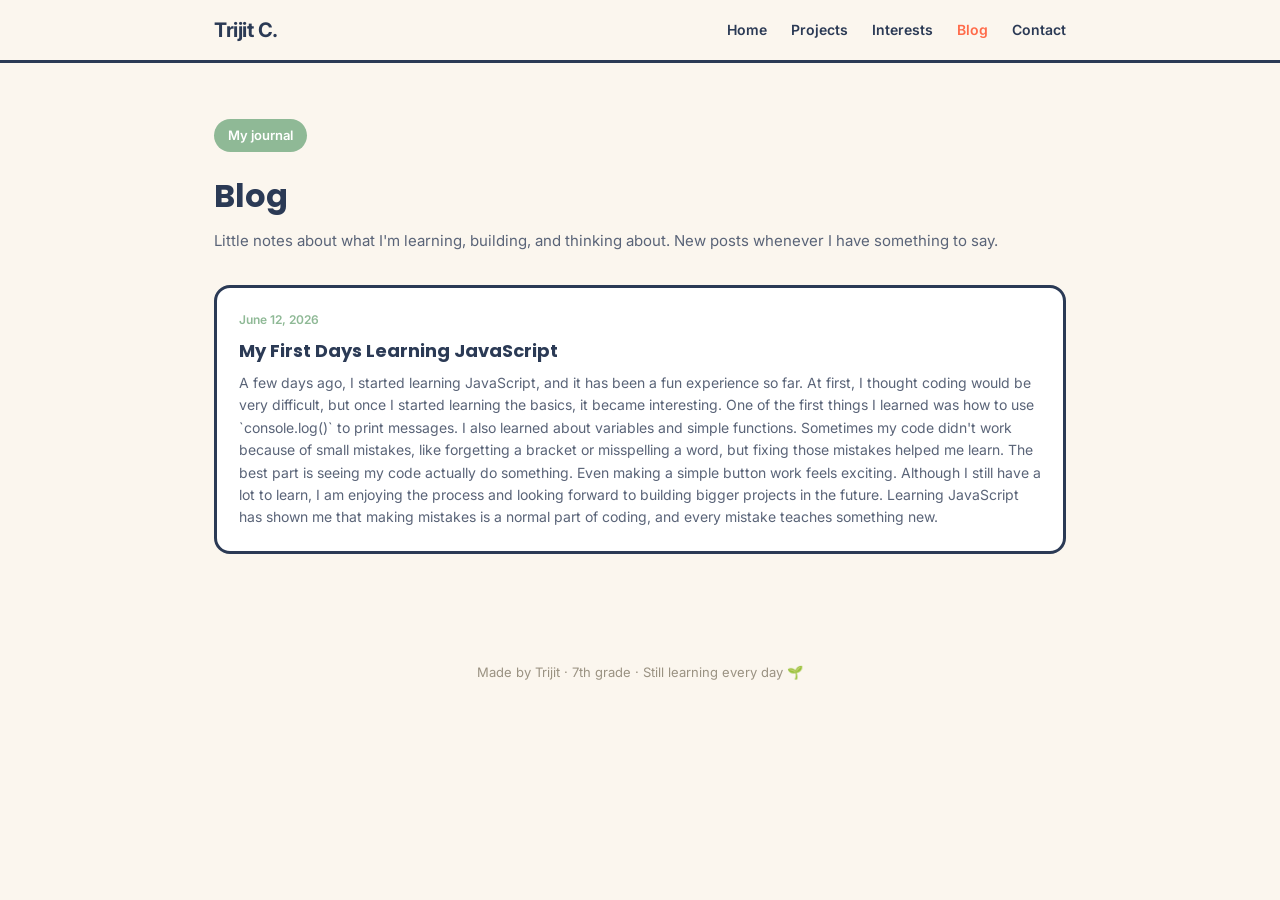
==== blog.html @ 59e51087 "Add files via upload" ====
<!DOCTYPE html>
<html lang="en">
<head>
  <meta charset="UTF-8">
  <meta name="viewport" content="width=device-width, initial-scale=1.0">
  <title>Blog - Trijit Chakraborty</title>
  <link href="https://fonts.googleapis.com/css2?family=Poppins:wght@500;600;700&family=Inter:wght@400;500;600&display=swap" rel="stylesheet">
  <link rel="stylesheet" href="style.css">
  <style>
    .post-card {
      background: #fff; border: 3px solid #2B3A55; border-radius: 16px;
      padding: 22px; margin-bottom: 20px; text-decoration: none; color: #2B3A55;
      display: block; transition: transform 0.15s ease;
    }
    .post-card:hover { transform: translateY(-2px); }
    .post-card .date {
      font-size: 12px; font-weight: 600; color: #8FB996; margin-bottom: 8px;
    }
    .post-card h3 { font-size: 18px; margin-bottom: 6px; }
    .post-card p { font-size: 14px; color: #5A6478; }
  </style>
</head>
<body>

<nav>
  <div class="wrap">
    <a href="index.html" class="logo">Trijit C.</a>
    <div class="nav-links">
      <a href="index.html">Home</a>
      <a href="projects.html">Projects</a>
      <a href="interests.html">Interests</a>
      <a href="blog.html" class="active">Blog</a>
      <a href="contact.html">Contact</a>
    </div>
  </div>
</nav>

<section style="padding-top: 56px;">
  <div class="wrap">
    <div class="section-head">
      <span class="eyebrow">My journal</span>
      <h2>Blog</h2>
      <p>Little notes about what I'm learning, building, and thinking about. New posts whenever I have something to say.</p>
    </div>

    <a href="#" class="post-card">
      <div class="date">June 12, 2026</div>
      <h3> My First Days Learning JavaScript
</h3>
      <p>
A few days ago, I started learning JavaScript, and it has been a fun experience so far. At first, I thought coding would be very difficult, but once I started learning the basics, it became interesting.
One of the first things I learned was how to use `console.log()` to print messages. I also learned about variables and simple functions. Sometimes my code didn't work because of small mistakes, like forgetting a bracket or misspelling a word, but fixing those mistakes helped me learn.
The best part is seeing my code actually do something. Even making a simple button work feels exciting. Although I still have a lot to learn, I am enjoying the process and looking forward to building bigger projects in the future.
Learning JavaScript has shown me that making mistakes is a normal part of coding, and every mistake teaches something new.
</p>
    </a>

  </div>
</section>

<footer>
  Made by Trijit · 7th grade · Still learning every day 🌱
</footer>

</body>
</html>
---- style.css ----
* { margin: 0; padding: 0; box-sizing: border-box; }
body {
  font-family: 'Inter', sans-serif;
  background: #FBF6EE;
  color: #2B3A55;
  line-height: 1.6;
}
h1, h2, h3, .display { font-family: 'Poppins', sans-serif; }

.wrap { max-width: 900px; margin: 0 auto; padding: 0 24px; }
section { padding: 56px 0; }

/* nav */
nav { position: sticky; top: 0; z-index: 50; background: #FBF6EE; border-bottom: 3px solid #2B3A55; }
nav .wrap { display: flex; align-items: center; justify-content: space-between; padding: 14px 24px; }
.logo { font-weight: 700; font-size: 20px; letter-spacing: -0.5px; text-decoration: none; color: #2B3A55; }
.nav-links { display: flex; gap: 24px; font-weight: 600; font-size: 14px; }
.nav-links a { color: #2B3A55; text-decoration: none; }
.nav-links a:hover, .nav-links a.active { color: #FF6B4A; }

/* hero */
.hero { padding: 64px 0 48px; }
.hero-grid { display: grid; grid-template-columns: 1.2fr 1fr; gap: 40px; align-items: center; }
.eyebrow {
  display: inline-block; background: #FFD166; color: #2B3A55;
  font-weight: 600; font-size: 13px; padding: 6px 14px; border-radius: 999px; margin-bottom: 18px;
}
.hero h1 { font-size: 44px; font-weight: 700; line-height: 1.15; letter-spacing: -1px; }
.hero h1 span { color: #FF6B4A; }
.hero p.lead { font-size: 17px; color: #5A6478; margin-top: 16px; max-width: 480px; }
.btn-row { display: flex; gap: 12px; margin-top: 28px; flex-wrap: wrap; }
.btn {
  font-family: 'Poppins', sans-serif; font-weight: 600; font-size: 14px;
  padding: 12px 22px; border-radius: 10px; text-decoration: none; display: inline-block;
  border: 3px solid #2B3A55; transition: transform 0.15s ease;
}
.btn:hover { transform: translateY(-2px); }
.btn-primary { background: #2B3A55; color: #FBF6EE; }
.btn-secondary { background: transparent; color: #2B3A55; }

/* avatar card */
.avatar-card {
  background: #fff; border: 3px solid #2B3A55; border-radius: 18px; padding: 28px;
  text-align: center; box-shadow: 6px 6px 0 #FFD166;
}
.avatar-circle {
  width: 140px; height: 140px; margin: 0 auto 16px; border-radius: 50%;
  background: #8FB996; border: 3px solid #2B3A55;
  display: flex; align-items: center; justify-content: center;
  font-size: 56px; font-weight: 700; color: #fff; font-family: 'Poppins', sans-serif;
}
.avatar-card h3 { font-size: 20px; }
.avatar-card p { font-size: 13px; color: #5A6478; margin-top: 4px; }

/* stickers */
.sticker-row { display: flex; gap: 12px; flex-wrap: wrap; justify-content: center; margin-top: 18px; }
.sticker { font-size: 12px; font-weight: 600; padding: 6px 12px; border-radius: 999px; border: 2px solid #2B3A55; }
.sticker.coral { background: #FF6B4A; color: #fff; }
.sticker.sage { background: #8FB996; color: #fff; }
.sticker.yellow { background: #FFD166; color: #2B3A55; }

/* about */
.about-grid { display: grid; grid-template-columns: 1fr 1fr; gap: 32px; align-items: start; }
.about-grid h2 { font-size: 32px; margin-bottom: 12px; }
.fact-list { list-style: none; margin-top: 18px; }
.fact-list li {
  display: flex; gap: 12px; align-items: flex-start;
  padding: 10px 0; border-bottom: 1px dashed #D8CDBB; font-size: 15px;
}
.fact-list li .icon-box {
  flex-shrink: 0; width: 32px; height: 32px; border-radius: 8px;
  background: #FFD166; display: flex; align-items: center; justify-content: center; font-size: 16px;
}

/* section heading */
.section-head { margin-bottom: 32px; }
.section-head .eyebrow { background: #8FB996; color: #fff; }
.section-head h2 { font-size: 32px; }
.section-head p { color: #5A6478; margin-top: 8px; font-size: 15px; }

/* projects */
.project-grid { display: grid; grid-template-columns: repeat(auto-fit, minmax(240px, 1fr)); gap: 20px; }
.project-card { background: #fff; border: 3px solid #2B3A55; border-radius: 16px; padding: 22px; }
.project-card .tag { display: inline-block; font-size: 11px; font-weight: 600; padding: 4px 10px; border-radius: 999px; margin-bottom: 12px; }
.tag.school { background: #E6F1FB; color: #185FA5; }
.tag.club { background: #FAEEDA; color: #854F0B; }
.tag.hobby { background: #FBEAF0; color: #993556; }
.project-card h3 { font-size: 18px; margin-bottom: 6px; }
.project-card p { font-size: 14px; color: #5A6478; }
.project-card .status { margin-top: 14px; font-size: 12px; font-weight: 600; color: #8FB996; }

/* timeline */
.timeline { margin-top: 12px; }
.timeline-item { display: grid; grid-template-columns: 90px 1fr; gap: 16px; padding: 16px 0; border-bottom: 1px dashed #D8CDBB; }
.timeline-item:last-child { border-bottom: none; }
.timeline-item .year { font-weight: 700; font-family: 'Poppins', sans-serif; }
.timeline-item h4 { font-size: 16px; }
.timeline-item p { font-size: 14px; color: #5A6478; margin-top: 4px; }

/* interests */
.interest-grid { display: grid; grid-template-columns: repeat(auto-fit, minmax(150px, 1fr)); gap: 16px; }
.interest-card { background: #fff; border: 3px solid #2B3A55; border-radius: 14px; padding: 20px; text-align: center; }
.interest-card .emoji { font-size: 36px; margin-bottom: 8px; }
.interest-card h3 { font-size: 15px; margin-bottom: 4px; }
.interest-card p { font-size: 12px; color: #5A6478; }

/* contact */
.contact-card { background: #2B3A55; color: #FBF6EE; border-radius: 18px; padding: 40px; text-align: center; }
.contact-card h2 { font-size: 30px; color: #fff; }
.contact-card p { color: #C9CFDD; margin-top: 8px; }
.contact-list { display: flex; gap: 14px; flex-wrap: wrap; justify-content: center; margin-top: 24px; }
.contact-list a {
  background: #FBF6EE; color: #2B3A55; text-decoration: none;
  font-weight: 600; font-size: 13px; padding: 10px 18px; border-radius: 999px;
}
.contact-list a:hover { background: #FFD166; }

/* footer */
footer { text-align: center; padding: 32px 0; font-size: 13px; color: #9A9282; }

@media (max-width: 720px) {
  .hero-grid, .about-grid { grid-template-columns: 1fr; }
  .hero h1 { font-size: 32px; }
  .nav-links { display: none; }
}
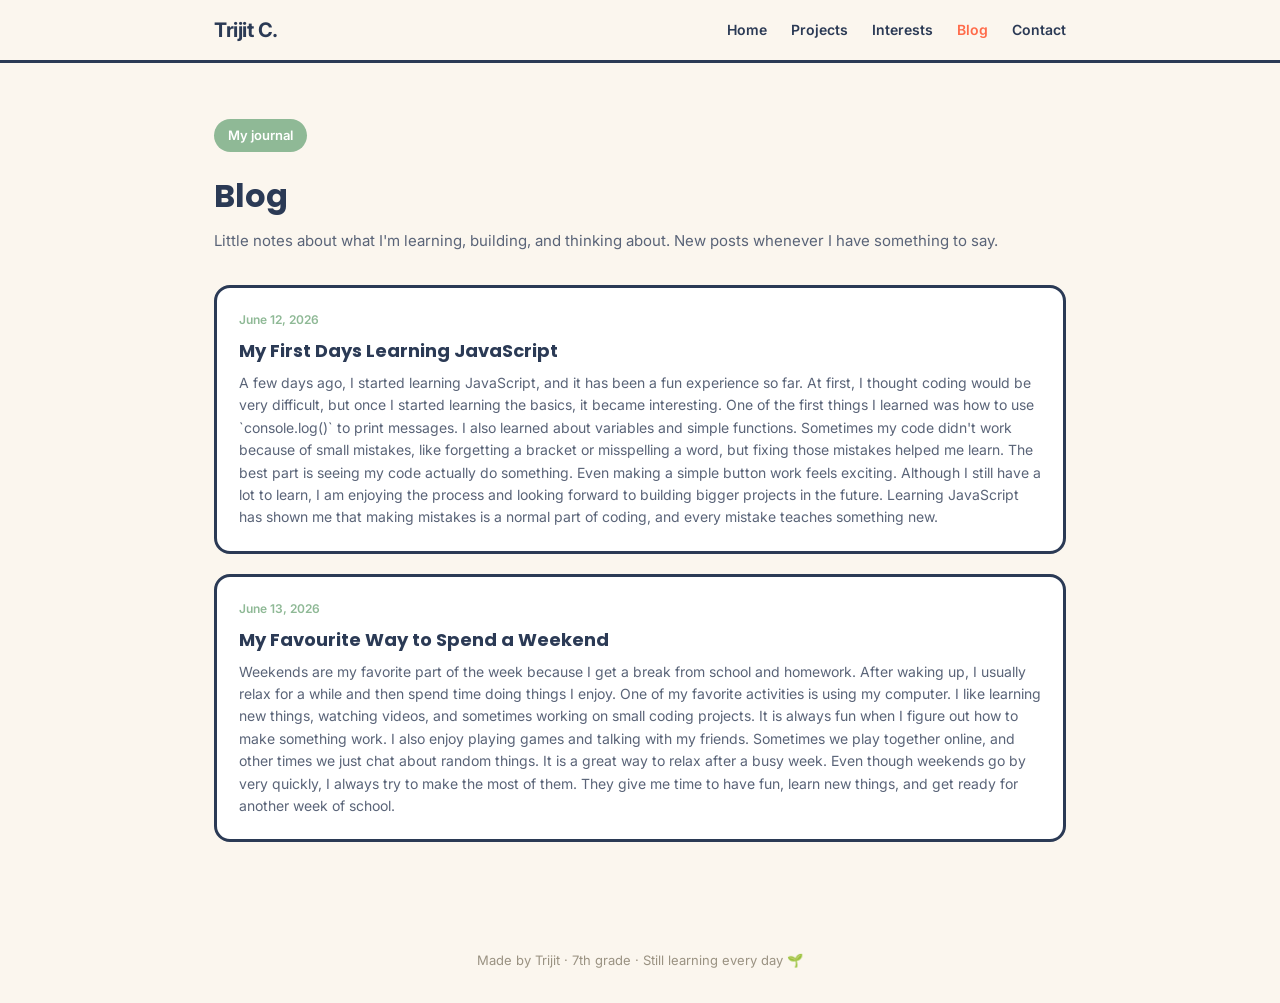
==== commit 285442e4: "Update blog.html" ====
--- a/blog.html
+++ b/blog.html
@@ -54,6 +54,17 @@
 Learning JavaScript has shown me that making mistakes is a normal part of coding, and every mistake teaches something new.
 </p>
     </a>
+<a href="#" class="post-card">
+      <div class="date">June 13, 2026</div>
+      <h3> My Favourite Way to Spend a Weekend
+</h3>
+      <p>
+Weekends are my favorite part of the week because I get a break from school and homework. After waking up, I usually relax for a while and then spend time doing things I enjoy.
+One of my favorite activities is using my computer. I like learning new things, watching videos, and sometimes working on small coding projects. It is always fun when I figure out how to make something work.
+I also enjoy playing games and talking with my friends. Sometimes we play together online, and other times we just chat about random things. It is a great way to relax after a busy week.
+Even though weekends go by very quickly, I always try to make the most of them. They give me time to have fun, learn new things, and get ready for another week of school.
+</p>
+    </a>
 
   </div>
 </section>
--- a/style.css
+++ b/style.css
@@ -40,14 +40,26 @@
 
 /* avatar card */
 .avatar-card {
-  background: #fff; border: 3px solid #2B3A55; border-radius: 18px; padding: 28px;
-  text-align: center; box-shadow: 6px 6px 0 #FFD166;
+  background: #fff; ; border-radius: 18px; padding: 28px;
+  text-align: center; box-shadow: 6px 6px 0 ;
 }
 .avatar-circle {
-  width: 140px; height: 140px; margin: 0 auto 16px; border-radius: 50%;
-  background: #8FB996; border: 3px solid #2B3A55;
-  display: flex; align-items: center; justify-content: center;
-  font-size: 56px; font-weight: 700; color: #fff; font-family: 'Poppins', sans-serif;
+  width: 180px;
+  height: 180px;
+  border-radius: 50%;
+  overflow: hidden;
+  margin: 0 auto 20px;
+  display: flex;
+  justify-content: center;
+  align-items: center;
+  background: transparent;
+}
+.avatar-circle img {
+   width: 100%;
+  height: 100%;
+  object-fit: cover;
+  border-radius: 50%;
+  display: block;
 }
 .avatar-card h3 { font-size: 20px; }
 .avatar-card p { font-size: 13px; color: #5A6478; margin-top: 4px; }
